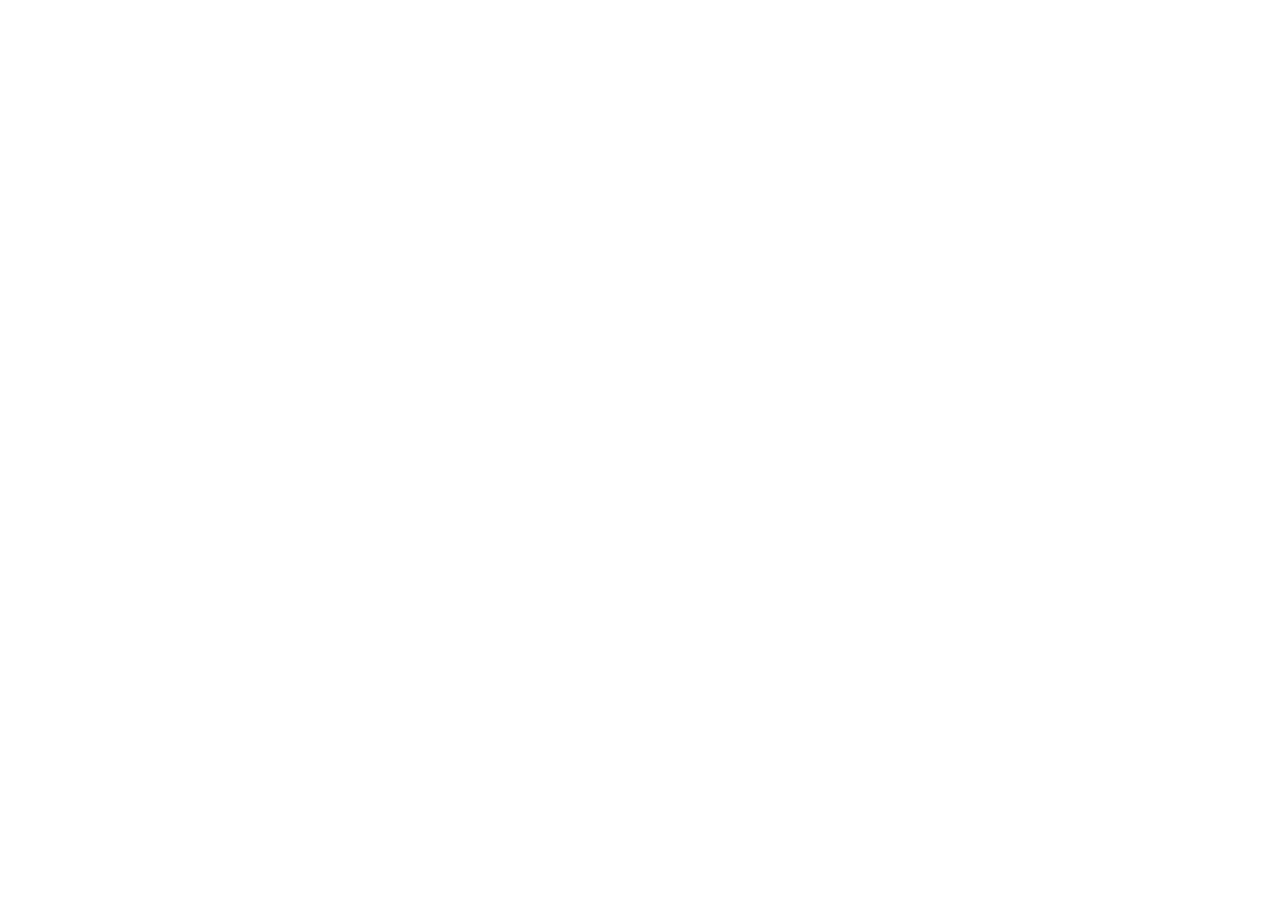
==== index.html @ e2b801ab "Pre-load fonts in background on doc open; fix corrupted convertCsvDirectly" ====
<!doctype html>
<html lang="en">

<head>
  <meta charset="UTF-8" />
  <meta name="viewport" content="width=device-width, initial-scale=1.0, maximum-scale=1.0, user-scalable=no" />
    <link href="logo.png" rel="shortcut icon" />
    <link rel="icon" type="image/png" href="logo.png" />
  <link rel="manifest" href="manifest.json" />
  <meta name="theme-color" content="#0052cc" />
  <meta name="mobile-web-app-capable" content="yes" />
  <meta name="apple-mobile-web-app-status-bar-style" content="black" />
  <title>Document Editor</title>
  <script src="web-apps/apps/api/documents/api.js"></script>
  <!-- Google APIs for Drive Picker -->
  <script>
    function onGapiLoad() { document.dispatchEvent(new Event('gapi-loaded')); }
    function onGisLoad() { document.dispatchEvent(new Event('gis-loaded')); }
  </script>
  <script async defer src="https://apis.google.com/js/api.js" onload="onGapiLoad()"></script>
  <script async defer src="https://accounts.google.com/gsi/client" onload="onGisLoad()"></script>
  <script type="module" crossorigin src="/office/assets/index-q4NHdnwY.js"></script>
  <link rel="stylesheet" crossorigin href="/office/assets/index-CgzHpYwd.css">
</head>

<body>
  <div id="app" class="w-full h-full">
    <div id="iframe" class="w-full h-full"></div>
  </div>
</body>

</html>
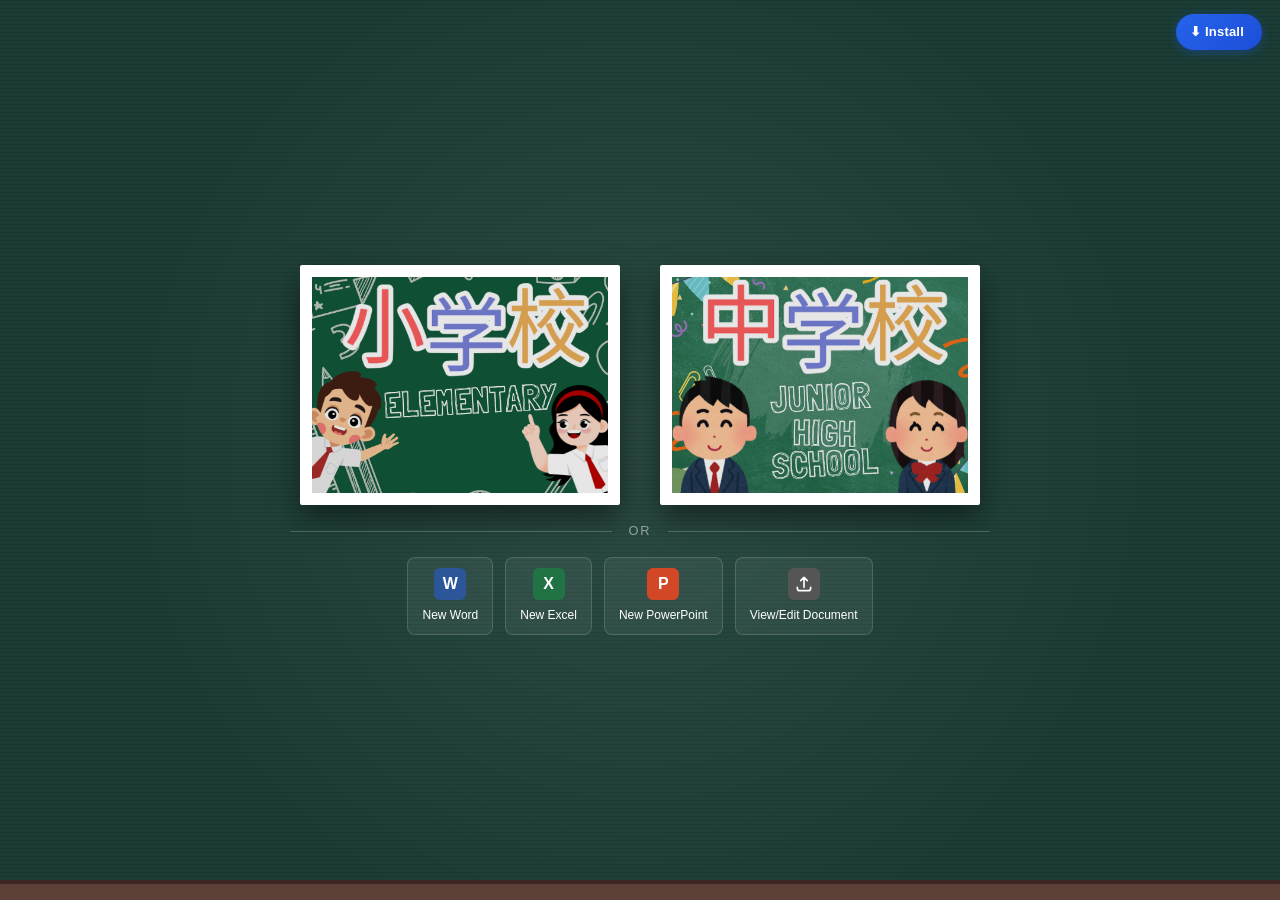
==== commit 20b2fa3e: "Deploy: public/full dual-mode + portable base path Made-with: Cursor" ====
--- a/index.html
+++ b/index.html
@@ -1,32 +1,33 @@
-<!doctype html>
-<html lang="en">
-
-<head>
-  <meta charset="UTF-8" />
-  <meta name="viewport" content="width=device-width, initial-scale=1.0, maximum-scale=1.0, user-scalable=no" />
-    <link href="logo.png" rel="shortcut icon" />
-    <link rel="icon" type="image/png" href="logo.png" />
-  <link rel="manifest" href="manifest.json" />
-  <meta name="theme-color" content="#0052cc" />
-  <meta name="mobile-web-app-capable" content="yes" />
-  <meta name="apple-mobile-web-app-status-bar-style" content="black" />
-  <title>Document Editor</title>
-  <script src="web-apps/apps/api/documents/api.js"></script>
-  <!-- Google APIs for Drive Picker -->
-  <script>
-    function onGapiLoad() { document.dispatchEvent(new Event('gapi-loaded')); }
-    function onGisLoad() { document.dispatchEvent(new Event('gis-loaded')); }
-  </script>
-  <script async defer src="https://apis.google.com/js/api.js" onload="onGapiLoad()"></script>
-  <script async defer src="https://accounts.google.com/gsi/client" onload="onGisLoad()"></script>
-  <script type="module" crossorigin src="/office/assets/index-q4NHdnwY.js"></script>
-  <link rel="stylesheet" crossorigin href="/office/assets/index-CgzHpYwd.css">
-</head>
-
-<body>
-  <div id="app" class="w-full h-full">
-    <div id="iframe" class="w-full h-full"></div>
-  </div>
-</body>
-
+<!doctype html>
+<html lang="en">
+
+<head>
+  <meta charset="UTF-8" />
+  <meta name="viewport" content="width=device-width, initial-scale=1.0, maximum-scale=1.0, user-scalable=no" />
+    <link href="logo.png" rel="shortcut icon" />
+    <link rel="icon" type="image/png" href="logo.png" />
+  <link rel="manifest" href="manifest.json" />
+  <meta name="theme-color" content="#0052cc" />
+  <meta name="mobile-web-app-capable" content="yes" />
+  <meta name="apple-mobile-web-app-status-bar-style" content="black" />
+  <title>Document Editor</title>
+  <script src="web-apps/apps/api/documents/api.js"></script>
+  <!-- Google APIs for Drive Picker -->
+  <script>
+    function onGapiLoad() { document.dispatchEvent(new Event('gapi-loaded')); }
+    function onGisLoad() { document.dispatchEvent(new Event('gis-loaded')); }
+  </script>
+  <script async defer src="https://apis.google.com/js/api.js" onload="onGapiLoad()"></script>
+  <script async defer src="https://accounts.google.com/gsi/client" onload="onGisLoad()"></script>
+  <script type="module" crossorigin src="./assets/index-DSin-aun.js"></script>
+  <link rel="stylesheet" crossorigin href="./assets/index-BmloWAZV.css">
+</head>
+
+<body>
+  <div id="app" class="w-full h-full">
+    <div id="iframe" class="w-full h-full"></div>
+  </div>
+</body>+
+
 </html>
--- a/assets/index-BmloWAZV.css
+++ b/assets/index-BmloWAZV.css
@@ -0,0 +1 @@
+@layer properties{@supports (((-webkit-hyphens:none)) and (not (margin-trim:inline))) or ((-moz-orient:inline) and (not (color:rgb(from red r g b)))){*,:before,:after,::backdrop{--tw-scale-x:1;--tw-scale-y:1;--tw-scale-z:1;--tw-rotate-x:initial;--tw-rotate-y:initial;--tw-rotate-z:initial;--tw-skew-x:initial;--tw-skew-y:initial;--tw-border-style:solid;--tw-font-weight:initial;--tw-ordinal:initial;--tw-slashed-zero:initial;--tw-numeric-figure:initial;--tw-numeric-spacing:initial;--tw-numeric-fraction:initial;--tw-shadow:0 0 #0000;--tw-shadow-color:initial;--tw-shadow-alpha:100%;--tw-inset-shadow:0 0 #0000;--tw-inset-shadow-color:initial;--tw-inset-shadow-alpha:100%;--tw-ring-color:initial;--tw-ring-shadow:0 0 #0000;--tw-inset-ring-color:initial;--tw-inset-ring-shadow:0 0 #0000;--tw-ring-inset:initial;--tw-ring-offset-width:0px;--tw-ring-offset-color:#fff;--tw-ring-offset-shadow:0 0 #0000;--tw-outline-style:solid;--tw-blur:initial;--tw-brightness:initial;--tw-contrast:initial;--tw-grayscale:initial;--tw-hue-rotate:initial;--tw-invert:initial;--tw-opacity:initial;--tw-saturate:initial;--tw-sepia:initial;--tw-drop-shadow:initial;--tw-drop-shadow-color:initial;--tw-drop-shadow-alpha:100%;--tw-drop-shadow-size:initial;--tw-backdrop-blur:initial;--tw-backdrop-brightness:initial;--tw-backdrop-contrast:initial;--tw-backdrop-grayscale:initial;--tw-backdrop-hue-rotate:initial;--tw-backdrop-invert:initial;--tw-backdrop-opacity:initial;--tw-backdrop-saturate:initial;--tw-backdrop-sepia:initial}}}@layer theme{:root,:host{--font-sans:ui-sans-serif,system-ui,sans-serif,"Apple Color Emoji","Segoe UI Emoji","Segoe UI Symbol","Noto Color Emoji";--font-mono:ui-monospace,SFMono-Regular,Menlo,Monaco,Consolas,"Liberation Mono","Courier New",monospace;--color-black:#000;--color-white:#fff;--spacing:.25rem;--font-weight-normal:400;--default-transition-duration:.15s;--default-transition-timing-function:cubic-bezier(.4,0,.2,1);--default-font-family:var(--font-sans);--default-mono-font-family:var(--font-mono)}}@layer base{*,:after,:before,::backdrop{box-sizing:border-box;border:0 solid;margin:0;padding:0}::file-selector-button{box-sizing:border-box;border:0 solid;margin:0;padding:0}html,:host{-webkit-text-size-adjust:100%;tab-size:4;line-height:1.5;font-family:var(--default-font-family,ui-sans-serif,system-ui,sans-serif,"Apple Color Emoji","Segoe UI Emoji","Segoe UI Symbol","Noto Color Emoji");font-feature-settings:var(--default-font-feature-settings,normal);font-variation-settings:var(--default-font-variation-settings,normal);-webkit-tap-highlight-color:transparent}hr{height:0;color:inherit;border-top-width:1px}abbr:where([title]){-webkit-text-decoration:underline dotted;text-decoration:underline dotted}h1,h2,h3,h4,h5,h6{font-size:inherit;font-weight:inherit}a{color:inherit;-webkit-text-decoration:inherit;text-decoration:inherit}b,strong{font-weight:bolder}code,kbd,samp,pre{font-family:var(--default-mono-font-family,ui-monospace,SFMono-Regular,Menlo,Monaco,Consolas,"Liberation Mono","Courier New",monospace);font-feature-settings:var(--default-mono-font-feature-settings,normal);font-variation-settings:var(--default-mono-font-variation-settings,normal);font-size:1em}small{font-size:80%}sub,sup{vertical-align:baseline;font-size:75%;line-height:0;position:relative}sub{bottom:-.25em}sup{top:-.5em}table{text-indent:0;border-color:inherit;border-collapse:collapse}:-moz-focusring{outline:auto}progress{vertical-align:baseline}summary{display:list-item}ol,ul,menu{list-style:none}img,svg,video,canvas,audio,iframe,embed,object{vertical-align:middle;display:block}img,video{max-width:100%;height:auto}button,input,select,optgroup,textarea{font:inherit;font-feature-settings:inherit;font-variation-settings:inherit;letter-spacing:inherit;color:inherit;opacity:1;background-color:#0000;border-radius:0}::file-selector-button{font:inherit;font-feature-settings:inherit;font-variation-settings:inherit;letter-spacing:inherit;color:inherit;opacity:1;background-color:#0000;border-radius:0}:where(select:is([multiple],[size])) optgroup{font-weight:bolder}:where(select:is([multiple],[size])) optgroup option{padding-inline-start:20px}::file-selector-button{margin-inline-end:4px}::placeholder{opacity:1}@supports (not ((-webkit-appearance:-apple-pay-button))) or (contain-intrinsic-size:1px){::placeholder{color:currentColor}@supports (color:color-mix(in lab,red,red)){::placeholder{color:color-mix(in oklab,currentcolor 50%,transparent)}}}textarea{resize:vertical}::-webkit-search-decoration{-webkit-appearance:none}::-webkit-date-and-time-value{min-height:1lh;text-align:inherit}::-webkit-datetime-edit{display:inline-flex}::-webkit-datetime-edit-fields-wrapper{padding:0}::-webkit-datetime-edit{padding-block:0}::-webkit-datetime-edit-year-field{padding-block:0}::-webkit-datetime-edit-month-field{padding-block:0}::-webkit-datetime-edit-day-field{padding-block:0}::-webkit-datetime-edit-hour-field{padding-block:0}::-webkit-datetime-edit-minute-field{padding-block:0}::-webkit-datetime-edit-second-field{padding-block:0}::-webkit-datetime-edit-millisecond-field{padding-block:0}::-webkit-datetime-edit-meridiem-field{padding-block:0}::-webkit-calendar-picker-indicator{line-height:1}:-moz-ui-invalid{box-shadow:none}button,input:where([type=button],[type=reset],[type=submit]){appearance:button}::file-selector-button{appearance:button}::-webkit-inner-spin-button{height:auto}::-webkit-outer-spin-button{height:auto}[hidden]:where(:not([hidden=until-found])){display:none!important}}@layer components;@layer utilities{.collapse{visibility:collapse}.invisible{visibility:hidden}.visible{visibility:visible}.sr-only{clip-path:inset(50%);white-space:nowrap;border-width:0;width:1px;height:1px;margin:-1px;padding:0;position:absolute;overflow:hidden}.absolute{position:absolute}.fixed{position:fixed}.relative{position:relative}.static{position:static}.sticky{position:sticky}.top-0{top:calc(var(--spacing)*0)}.left-0{left:calc(var(--spacing)*0)}.float-left{float:left}.float-right{float:right}.container{width:100%}@media(min-width:40rem){.container{max-width:40rem}}@media(min-width:48rem){.container{max-width:48rem}}@media(min-width:64rem){.container{max-width:64rem}}@media(min-width:80rem){.container{max-width:80rem}}@media(min-width:96rem){.container{max-width:96rem}}.m-1{margin:calc(var(--spacing)*1)}.block{display:block}.contents{display:contents}.flex{display:flex}.grid{display:grid}.hidden{display:none}.inline{display:inline}.inline-block{display:inline-block}.list-item{display:list-item}.table{display:table}.table-cell{display:table-cell}.table-column{display:table-column}.table-column-group{display:table-column-group}.table-row{display:table-row}.table-row-group{display:table-row-group}.h-6{height:calc(var(--spacing)*6)}.h-full{height:100%}.w-full{width:100%}.flex-shrink,.shrink{flex-shrink:1}.flex-grow,.grow{flex-grow:1}.border-collapse{border-collapse:collapse}.scale-1{--tw-scale-x:1%;--tw-scale-y:1%;--tw-scale-z:1%;scale:var(--tw-scale-x)var(--tw-scale-y)}.scale-2{--tw-scale-x:2%;--tw-scale-y:2%;--tw-scale-z:2%;scale:var(--tw-scale-x)var(--tw-scale-y)}.scale-3{--tw-scale-x:3%;--tw-scale-y:3%;--tw-scale-z:3%;scale:var(--tw-scale-x)var(--tw-scale-y)}.transform{transform:var(--tw-rotate-x,)var(--tw-rotate-y,)var(--tw-rotate-z,)var(--tw-skew-x,)var(--tw-skew-y,)}.resize{resize:both}.items-center{align-items:center}.justify-center{justify-content:center}.truncate{text-overflow:ellipsis;white-space:nowrap;overflow:hidden}.rounded{border-radius:.25rem}.border{border-style:var(--tw-border-style);border-width:1px}.bg-black\/30{background-color:#0000004d}@supports (color:color-mix(in lab,red,red)){.bg-black\/30{background-color:color-mix(in oklab,var(--color-black)30%,transparent)}}.bg-white{background-color:var(--color-white)}.font-normal{--tw-font-weight:var(--font-weight-normal);font-weight:var(--font-weight-normal)}.capitalize{text-transform:capitalize}.lowercase{text-transform:lowercase}.uppercase{text-transform:uppercase}.italic{font-style:italic}.ordinal{--tw-ordinal:ordinal;font-variant-numeric:var(--tw-ordinal,)var(--tw-slashed-zero,)var(--tw-numeric-figure,)var(--tw-numeric-spacing,)var(--tw-numeric-fraction,)}.line-through{text-decoration-line:line-through}.overline{text-decoration-line:overline}.underline{text-decoration-line:underline}.shadow{--tw-shadow:0 1px 3px 0 var(--tw-shadow-color,#0000001a),0 1px 2px -1px var(--tw-shadow-color,#0000001a);box-shadow:var(--tw-inset-shadow),var(--tw-inset-ring-shadow),var(--tw-ring-offset-shadow),var(--tw-ring-shadow),var(--tw-shadow)}.ring{--tw-ring-shadow:var(--tw-ring-inset,)0 0 0 calc(1px + var(--tw-ring-offset-width))var(--tw-ring-color,currentcolor);box-shadow:var(--tw-inset-shadow),var(--tw-inset-ring-shadow),var(--tw-ring-offset-shadow),var(--tw-ring-shadow),var(--tw-shadow)}.\!outline{outline-style:var(--tw-outline-style)!important;outline-width:1px!important}.outline{outline-style:var(--tw-outline-style);outline-width:1px}.blur{--tw-blur:blur(8px);filter:var(--tw-blur,)var(--tw-brightness,)var(--tw-contrast,)var(--tw-grayscale,)var(--tw-hue-rotate,)var(--tw-invert,)var(--tw-saturate,)var(--tw-sepia,)var(--tw-drop-shadow,)}.grayscale{--tw-grayscale:grayscale(100%);filter:var(--tw-blur,)var(--tw-brightness,)var(--tw-contrast,)var(--tw-grayscale,)var(--tw-hue-rotate,)var(--tw-invert,)var(--tw-saturate,)var(--tw-sepia,)var(--tw-drop-shadow,)}.invert{--tw-invert:invert(100%);filter:var(--tw-blur,)var(--tw-brightness,)var(--tw-contrast,)var(--tw-grayscale,)var(--tw-hue-rotate,)var(--tw-invert,)var(--tw-saturate,)var(--tw-sepia,)var(--tw-drop-shadow,)}.filter{filter:var(--tw-blur,)var(--tw-brightness,)var(--tw-contrast,)var(--tw-grayscale,)var(--tw-hue-rotate,)var(--tw-invert,)var(--tw-saturate,)var(--tw-sepia,)var(--tw-drop-shadow,)}.backdrop-filter{-webkit-backdrop-filter:var(--tw-backdrop-blur,)var(--tw-backdrop-brightness,)var(--tw-backdrop-contrast,)var(--tw-backdrop-grayscale,)var(--tw-backdrop-hue-rotate,)var(--tw-backdrop-invert,)var(--tw-backdrop-opacity,)var(--tw-backdrop-saturate,)var(--tw-backdrop-sepia,);backdrop-filter:var(--tw-backdrop-blur,)var(--tw-backdrop-brightness,)var(--tw-backdrop-contrast,)var(--tw-backdrop-grayscale,)var(--tw-backdrop-hue-rotate,)var(--tw-backdrop-invert,)var(--tw-backdrop-opacity,)var(--tw-backdrop-saturate,)var(--tw-backdrop-sepia,)}.transition{transition-property:color,background-color,border-color,outline-color,text-decoration-color,fill,stroke,--tw-gradient-from,--tw-gradient-via,--tw-gradient-to,opacity,box-shadow,transform,translate,scale,rotate,filter,-webkit-backdrop-filter,backdrop-filter,display,content-visibility,overlay,pointer-events;transition-timing-function:var(--tw-ease,var(--default-transition-timing-function));transition-duration:var(--tw-duration,var(--default-transition-duration))}}html,body{height:100%;overflow:hidden}a{color:unset}input{outline:unset}.no-scrollbar::-webkit-scrollbar{width:0;display:none}h2{font-size:1.5rem}r-button[type=text]::part(ran-btn){padding:10px 20px;font-size:18px;font-weight:500}r-button[type=text]::part(ran-btn-content){font-size:18px;font-weight:500}@media(max-width:480px){r-button[type=text]::part(ran-btn){padding:8px 16px;font-size:16px}r-button[type=text]::part(ran-btn-content){font-size:16px}}.chalkboard-overlay{z-index:50;background:radial-gradient(circle,#ffffff14,#0000 70%) 0 0/100% 100%,linear-gradient(#0000001a 1px,#0000 1px) 0 0/100% 4px,#1a3c34;flex-direction:column;justify-content:center;align-items:center;font-family:-apple-system,BlinkMacSystemFont,Segoe UI,Roboto,sans-serif;transition:opacity .3s;display:flex;position:fixed;inset:0;overflow:hidden}.chalkboard-overlay:after{content:"";z-index:51;pointer-events:none;background:#5d4037;border-top:4px solid #3e2723;width:100%;height:20px;position:fixed;bottom:0;left:0}.chalkboard-content{flex-direction:column;align-items:center;width:90%;max-width:700px;display:flex}.chalkboard-title{color:#fff;text-shadow:2px 2px #0003;margin-bottom:1rem;font-size:2rem}.chalkboard-section-label{color:#ffffffb3;text-transform:uppercase;letter-spacing:2px;margin-bottom:.8rem;font-size:.8rem}.actions-row{flex-wrap:wrap;justify-content:center;gap:12px;display:flex}.new-doc-btn{color:#fff;cursor:pointer;background:#ffffff0f;border:1px solid #ffffff26;border-radius:8px;flex-direction:column;justify-content:center;align-items:center;gap:6px;padding:10px 14px;font-size:.75rem;font-weight:500;transition:all .2s;display:flex}.new-doc-btn:hover{background:#ffffff24;border-color:#ffffff59;transform:translateY(-2px);box-shadow:0 4px 12px #0000004d}.new-doc-icon{color:#fff;border-radius:6px;justify-content:center;align-items:center;width:32px;height:32px;font-size:1rem;font-weight:700;display:flex}.icon-word{background:#2b579a}.icon-excel{background:#217346}.icon-ppt{background:#d24726}.icon-open{background:#555}.chalkboard-divider{align-items:center;gap:16px;width:100%;margin:1rem 0;display:flex}.chalkboard-divider:before,.chalkboard-divider:after{content:"";background:#fff3;flex:1;height:1px}.chalkboard-divider span{text-transform:uppercase;letter-spacing:2px;color:#ffffff80;white-space:nowrap;font-size:.8rem}.school-cards{gap:40px;display:flex}.school-card{cursor:pointer;transition:transform .3s cubic-bezier(.175,.885,.32,1.275)}.school-card:hover{transform:scale(1.04)translateY(-6px)}.image-frame{background:#222;border:12px solid #fff;border-radius:2px;width:320px;height:240px;overflow:hidden;box-shadow:0 12px 30px #00000080}.image-frame img{object-fit:cover;filter:brightness(.9);width:100%;height:100%}@media(max-width:700px){.school-cards{flex-direction:column;gap:20px}.image-frame{width:240px;height:180px}.chalkboard-title{font-size:1.5rem}}.editor-close-btn{z-index:9999;color:#fff;cursor:pointer;-webkit-backdrop-filter:blur(4px);backdrop-filter:blur(4px);letter-spacing:.3px;background:#0000008c;border:none;border-radius:20px;align-items:center;gap:6px;padding:5px 12px 5px 8px;font-family:-apple-system,BlinkMacSystemFont,Segoe UI,Roboto,sans-serif;font-size:12px;font-weight:600;transition:background .15s,transform .1s;display:none;position:fixed;top:6px;left:8px}.editor-close-btn:hover{background:#1e5a3cd9;transform:translateY(-1px)}.editor-close-btn:active{transform:translateY(0)}.source-picker-overlay{z-index:10000;-webkit-backdrop-filter:blur(3px);backdrop-filter:blur(3px);background:#0000008c;justify-content:center;align-items:center;display:flex;position:fixed;inset:0}.source-picker-dialog{background:#1a3c34;border:1px solid #ffffff1a;border-radius:16px;flex-direction:column;align-items:center;gap:18px;min-width:300px;padding:24px 28px 20px;display:flex;box-shadow:0 20px 60px #00000080}.source-picker-title{color:#ffffffd9;text-transform:uppercase;letter-spacing:2px;margin:0;font-family:-apple-system,BlinkMacSystemFont,Segoe UI,Roboto,sans-serif;font-size:.8rem}.source-picker-grid{justify-content:center;gap:16px;display:flex}.source-picker-option{color:#fff;cursor:pointer;letter-spacing:.3px;background:#ffffff0f;border:1px solid #ffffff26;border-radius:10px;flex-direction:column;align-items:center;gap:8px;min-width:80px;padding:12px 16px;font-family:-apple-system,BlinkMacSystemFont,Segoe UI,Roboto,sans-serif;font-size:.75rem;font-weight:600;transition:all .18s;display:flex}.source-picker-option:hover{background:#ffffff26;border-color:#ffffff59;transform:translateY(-3px);box-shadow:0 6px 16px #00000059}.source-picker-icon{color:#fff;background:#555;border-radius:8px;justify-content:center;align-items:center;width:44px;height:44px;display:flex}.source-picker-thumb{border:3px solid #fff;border-radius:6px;width:80px;height:60px;overflow:hidden;box-shadow:0 4px 12px #0006}.source-picker-thumb img{object-fit:cover;width:100%;height:100%}.source-picker-cancel{color:#ffffff73;cursor:pointer;background:0 0;border:none;border-radius:6px;padding:4px 12px;font-family:-apple-system,BlinkMacSystemFont,Segoe UI,Roboto,sans-serif;font-size:.78rem;transition:color .15s}.source-picker-cancel:hover{color:#fffc}.offline-install-btn{z-index:9998;color:#fff;cursor:pointer;letter-spacing:.2px;-webkit-user-select:none;user-select:none;background:linear-gradient(135deg,#2563eb,#1d4ed8);border:none;border-radius:24px;align-items:center;gap:6px;padding:8px 18px 8px 14px;font-family:-apple-system,BlinkMacSystemFont,Segoe UI,Roboto,sans-serif;font-size:13px;font-weight:600;transition:background .15s,transform .1s,box-shadow .15s;display:inline-flex;position:fixed;top:14px;right:18px;box-shadow:0 2px 10px #2563eb73,0 1px 3px #00000040}.offline-install-btn:hover{background:linear-gradient(135deg,#3b82f6,#2563eb);transform:translateY(-1px);box-shadow:0 4px 18px #2563eb8c,0 1px 4px #0000004d}.offline-install-btn:active{transform:translateY(0);box-shadow:0 2px 8px #2563eb66}.install-modal-overlay{z-index:10001;-webkit-backdrop-filter:blur(4px);backdrop-filter:blur(4px);background:#0009;justify-content:center;align-items:center;transition:opacity .3s;display:flex;position:fixed;inset:0}.install-modal{color:#e2e8f0;background:#1e293b;border:1px solid #ffffff14;border-radius:16px;width:92%;max-width:520px;max-height:85vh;padding:28px 32px 24px;font-family:-apple-system,BlinkMacSystemFont,Segoe UI,Roboto,sans-serif;position:relative;overflow-y:auto;box-shadow:0 24px 64px #00000080}.install-modal-close{color:#ffffff80;cursor:pointer;background:0 0;border:none;border-radius:6px;padding:4px 8px;font-size:20px;transition:color .15s,background .15s;position:absolute;top:12px;right:14px}.install-modal-close:hover{color:#fff;background:#ffffff1a}.install-modal-lang{gap:8px;margin-bottom:16px;display:flex}.install-lang-btn{color:#ffffffb3;cursor:pointer;background:#ffffff0d;border:1px solid #ffffff26;border-radius:8px;padding:5px 14px;font-family:inherit;font-size:13px;font-weight:500;transition:all .15s}.install-lang-btn:hover{color:#fff;background:#ffffff1f}.install-lang-btn.active{color:#fff;background:#3b82f64d;border-color:#3b82f680}.install-modal-title{color:#f1f5f9;margin:0 0 18px;font-size:1.4rem;font-weight:700}.install-modal-body{flex-direction:column;gap:14px;margin-bottom:20px;display:flex}.install-step,.install-why{background:#ffffff0a;border:1px solid #ffffff14;border-radius:10px;padding:14px 16px}.install-step h3,.install-why h3{color:#93c5fd;margin:0 0 6px;font-size:.95rem;font-weight:600}.install-step p,.install-why p{color:#ffffffbf;margin:0;font-size:.85rem;line-height:1.55}.install-why{background:#3b82f60f;border-color:#3b82f633}.install-start-btn{color:#fff;cursor:pointer;background:linear-gradient(135deg,#3b82f6,#2563eb);border:none;border-radius:10px;width:100%;padding:12px 20px;font-family:inherit;font-size:.95rem;font-weight:600;transition:transform .1s,box-shadow .2s;display:block;box-shadow:0 4px 16px #2563eb59}.install-start-btn:hover{transform:translateY(-1px);box-shadow:0 6px 24px #2563eb80}.install-start-btn:active{transform:translateY(0)}.install-progress-section{text-align:center}.install-progress-track{background:#ffffff1a;border-radius:10px;width:100%;height:10px;position:relative;overflow:hidden}.install-progress-fill{background:linear-gradient(90deg,#3b82f6,#06b6d4,#3b82f6) 0 0/200% 100%;border-radius:10px;height:100%;transition:width .4s;animation:1.8s ease-in-out infinite install-shimmer}@keyframes install-shimmer{0%{background-position:200% 0}to{background-position:-200% 0}}.install-progress-label{color:#ffffffb3;font-variant-numeric:tabular-nums;margin-top:10px;font-size:.85rem}.install-leave-note{color:#fff6;margin-top:8px;font-size:.78rem}.install-complete-msg{text-align:center;color:#34d399;padding:12px;font-size:.95rem;font-weight:600}.install-error-msg{color:#fca5a5;background:#ef44441f;border:1px solid #ef444440;border-radius:8px;margin-top:12px;padding:10px 14px;font-size:.82rem;line-height:1.5}.install-mini-bar{z-index:9999;color:#e2e8f0;cursor:pointer;background:#0f172aeb;border:1px solid #ffffff14;border-radius:10px;flex-direction:column;gap:6px;min-width:220px;max-width:280px;padding:10px 16px;font-family:-apple-system,BlinkMacSystemFont,Segoe UI,Roboto,sans-serif;transition:opacity .5s,transform .2s;display:flex;position:fixed;bottom:16px;right:16px;box-shadow:0 4px 20px #0006}.install-mini-bar:hover{transform:translateY(-2px)}.install-mini-text{color:#ffffffb3;font-size:12px;font-weight:500}.install-mini-track{background:#ffffff1a;border-radius:6px;width:100%;height:6px;overflow:hidden}.install-mini-fill{background:linear-gradient(90deg,#3b82f6,#06b6d4,#3b82f6) 0 0/200% 100%;border-radius:6px;height:100%;transition:width .4s;animation:1.8s ease-in-out infinite install-shimmer}.public-home{z-index:50;color:#0f172a;background:radial-gradient(1200px 600px at 85% -10%,#38bdf838,#0000 60%),radial-gradient(900px 500px at 10% 110%,#6366f12e,#0000 60%),linear-gradient(#f8fafc,#eef2f7);justify-content:center;align-items:center;padding:32px 24px;font-family:-apple-system,BlinkMacSystemFont,Segoe UI,Roboto,Helvetica Neue,sans-serif;transition:opacity .3s;display:flex;position:fixed;inset:0;overflow:hidden}.public-home-content{flex-direction:column;gap:22px;width:100%;max-width:960px;max-height:100%;display:flex}.public-home-header{text-align:center}.public-home-brand{background:#ffffffb3;border:1px solid #0f172a14;border-radius:999px;align-items:center;gap:10px;margin-bottom:16px;padding:6px 14px 6px 10px;display:inline-flex;box-shadow:0 2px 10px #0f172a0a}.public-home-logo{object-fit:contain;border-radius:6px;width:22px;height:22px}.public-home-brand-name{letter-spacing:.3px;color:#334155;font-size:13px;font-weight:600}.public-home-title{letter-spacing:-.02em;color:#0000;background:linear-gradient(135deg,#0f172a,#1e3a8a);-webkit-background-clip:text;background-clip:text;margin:0;font-size:clamp(1.6rem,3.4vw,2.4rem);font-weight:700;line-height:1.15}.public-home-tagline{color:#475569;max-width:560px;margin:10px auto 0;font-size:.95rem;line-height:1.55}.public-home-section{flex-direction:column;gap:10px;display:flex}.public-home-section-label{letter-spacing:2px;text-transform:uppercase;color:#64748b;padding-left:2px;font-size:.72rem;font-weight:600}.public-home-grid{grid-template-columns:repeat(3,1fr);gap:14px;display:grid}.public-home-card{color:#0f172a;cursor:pointer;text-align:left;background:#fff;border:1px solid #0f172a14;border-radius:14px;align-items:center;gap:14px;padding:16px 18px;font-family:inherit;transition:transform .18s,box-shadow .18s,border-color .18s;display:flex;box-shadow:0 1px 2px #0f172a0a,0 4px 12px #0f172a08}.public-home-card:hover{border-color:#0f172a24;transform:translateY(-3px);box-shadow:0 8px 28px #0f172a1a,0 2px 6px #0f172a0f}.public-home-card:active{transform:translateY(-1px)}.public-home-card-icon{color:#fff;border-radius:10px;flex-shrink:0;justify-content:center;align-items:center;width:44px;height:44px;font-size:1.15rem;font-weight:700;display:flex;box-shadow:0 4px 10px #0f172a26}.public-home-card-text{flex-direction:column;gap:2px;min-width:0;display:flex}.public-home-card-title{color:#0f172a;font-size:.98rem;font-weight:600;line-height:1.2}.public-home-card-subtitle{color:#64748b;font-size:.78rem;line-height:1.3}.public-home-card-icon.icon-word{background:linear-gradient(135deg,#2b579a,#1e3a76)}.public-home-card-icon.icon-excel{background:linear-gradient(135deg,#217346,#155a35)}.public-home-card-icon.icon-ppt{background:linear-gradient(135deg,#d24726,#a7341b)}.public-home-open-card{color:#0f172a;cursor:pointer;text-align:left;background:#fff9;border:1.5px dashed #0f172a2e;border-radius:14px;align-items:center;gap:14px;width:100%;padding:16px 20px;font-family:inherit;transition:all .18s;display:flex}.public-home-open-card:hover{background:#fff;border-color:#3b82f6;box-shadow:0 6px 20px #3b82f624}.public-home-open-icon{color:#fff;background:linear-gradient(135deg,#3b82f6,#2563eb);border-radius:10px;flex-shrink:0;justify-content:center;align-items:center;width:44px;height:44px;display:flex;box-shadow:0 4px 10px #3b82f659}.public-home-open-text{flex-direction:column;flex:1;gap:2px;min-width:0;display:flex}.public-home-open-title{color:#0f172a;font-size:.98rem;font-weight:600}.public-home-open-subtitle{color:#64748b;text-overflow:ellipsis;white-space:nowrap;font-size:.78rem;line-height:1.35;overflow:hidden}.public-home-footer{text-align:center;color:#64748b;margin-top:4px;font-size:.78rem}@media(max-width:720px){.public-home{align-items:flex-start;padding:20px 16px}.public-home-content{gap:18px}.public-home-grid{grid-template-columns:1fr;gap:10px}.public-home-open-subtitle{white-space:normal}}@media(max-height:600px){.public-home-title{font-size:1.4rem}.public-home-tagline{display:none}.public-home-brand{margin-bottom:8px}.public-home-content{gap:14px}.public-home-card{padding:12px 14px}.public-home-card-icon{width:38px;height:38px;font-size:1rem}.public-home-open-card{padding:12px 14px}.public-home-footer{display:none}}@property --tw-scale-x{syntax:"*";inherits:false;initial-value:1}@property --tw-scale-y{syntax:"*";inherits:false;initial-value:1}@property --tw-scale-z{syntax:"*";inherits:false;initial-value:1}@property --tw-rotate-x{syntax:"*";inherits:false}@property --tw-rotate-y{syntax:"*";inherits:false}@property --tw-rotate-z{syntax:"*";inherits:false}@property --tw-skew-x{syntax:"*";inherits:false}@property --tw-skew-y{syntax:"*";inherits:false}@property --tw-border-style{syntax:"*";inherits:false;initial-value:solid}@property --tw-font-weight{syntax:"*";inherits:false}@property --tw-ordinal{syntax:"*";inherits:false}@property --tw-slashed-zero{syntax:"*";inherits:false}@property --tw-numeric-figure{syntax:"*";inherits:false}@property --tw-numeric-spacing{syntax:"*";inherits:false}@property --tw-numeric-fraction{syntax:"*";inherits:false}@property --tw-shadow{syntax:"*";inherits:false;initial-value:0 0 #0000}@property --tw-shadow-color{syntax:"*";inherits:false}@property --tw-shadow-alpha{syntax:"<percentage>";inherits:false;initial-value:100%}@property --tw-inset-shadow{syntax:"*";inherits:false;initial-value:0 0 #0000}@property --tw-inset-shadow-color{syntax:"*";inherits:false}@property --tw-inset-shadow-alpha{syntax:"<percentage>";inherits:false;initial-value:100%}@property --tw-ring-color{syntax:"*";inherits:false}@property --tw-ring-shadow{syntax:"*";inherits:false;initial-value:0 0 #0000}@property --tw-inset-ring-color{syntax:"*";inherits:false}@property --tw-inset-ring-shadow{syntax:"*";inherits:false;initial-value:0 0 #0000}@property --tw-ring-inset{syntax:"*";inherits:false}@property --tw-ring-offset-width{syntax:"<length>";inherits:false;initial-value:0}@property --tw-ring-offset-color{syntax:"*";inherits:false;initial-value:#fff}@property --tw-ring-offset-shadow{syntax:"*";inherits:false;initial-value:0 0 #0000}@property --tw-outline-style{syntax:"*";inherits:false;initial-value:solid}@property --tw-blur{syntax:"*";inherits:false}@property --tw-brightness{syntax:"*";inherits:false}@property --tw-contrast{syntax:"*";inherits:false}@property --tw-grayscale{syntax:"*";inherits:false}@property --tw-hue-rotate{syntax:"*";inherits:false}@property --tw-invert{syntax:"*";inherits:false}@property --tw-opacity{syntax:"*";inherits:false}@property --tw-saturate{syntax:"*";inherits:false}@property --tw-sepia{syntax:"*";inherits:false}@property --tw-drop-shadow{syntax:"*";inherits:false}@property --tw-drop-shadow-color{syntax:"*";inherits:false}@property --tw-drop-shadow-alpha{syntax:"<percentage>";inherits:false;initial-value:100%}@property --tw-drop-shadow-size{syntax:"*";inherits:false}@property --tw-backdrop-blur{syntax:"*";inherits:false}@property --tw-backdrop-brightness{syntax:"*";inherits:false}@property --tw-backdrop-contrast{syntax:"*";inherits:false}@property --tw-backdrop-grayscale{syntax:"*";inherits:false}@property --tw-backdrop-hue-rotate{syntax:"*";inherits:false}@property --tw-backdrop-invert{syntax:"*";inherits:false}@property --tw-backdrop-opacity{syntax:"*";inherits:false}@property --tw-backdrop-saturate{syntax:"*";inherits:false}@property --tw-backdrop-sepia{syntax:"*";inherits:false}
